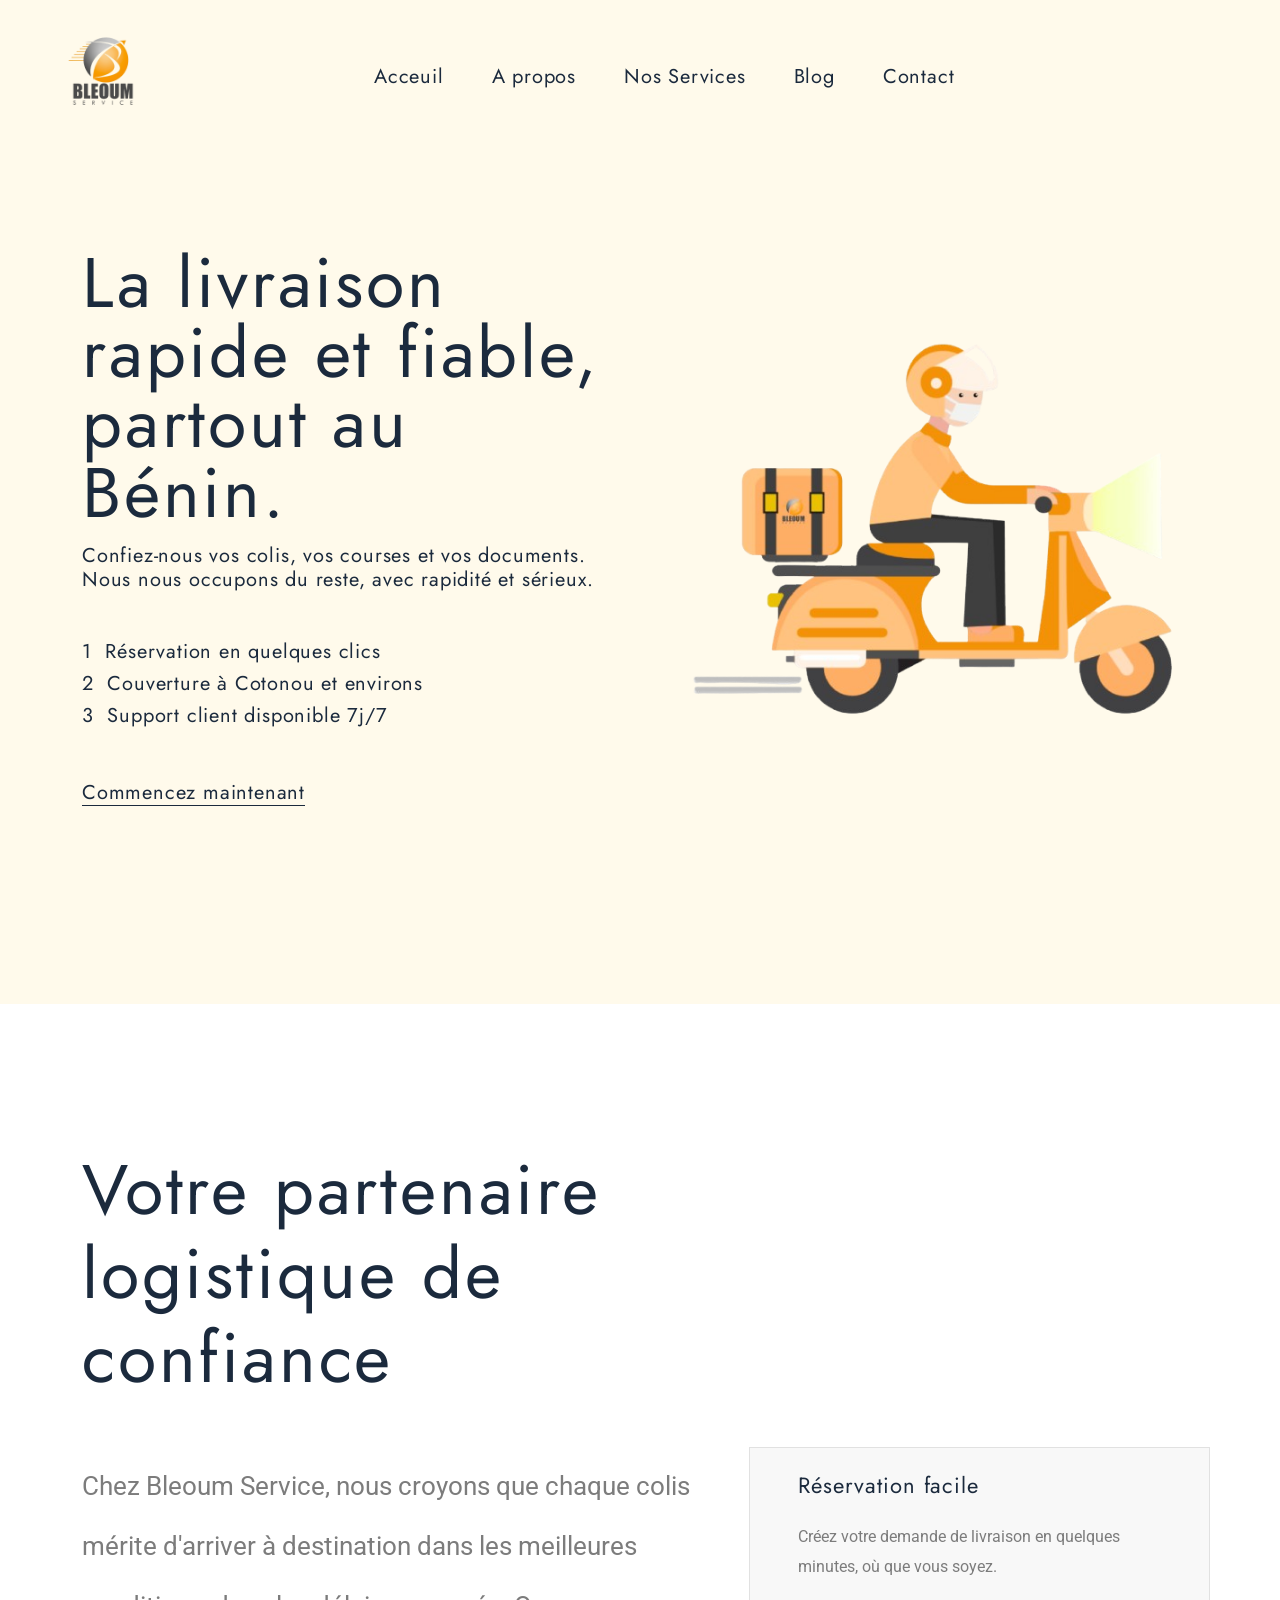
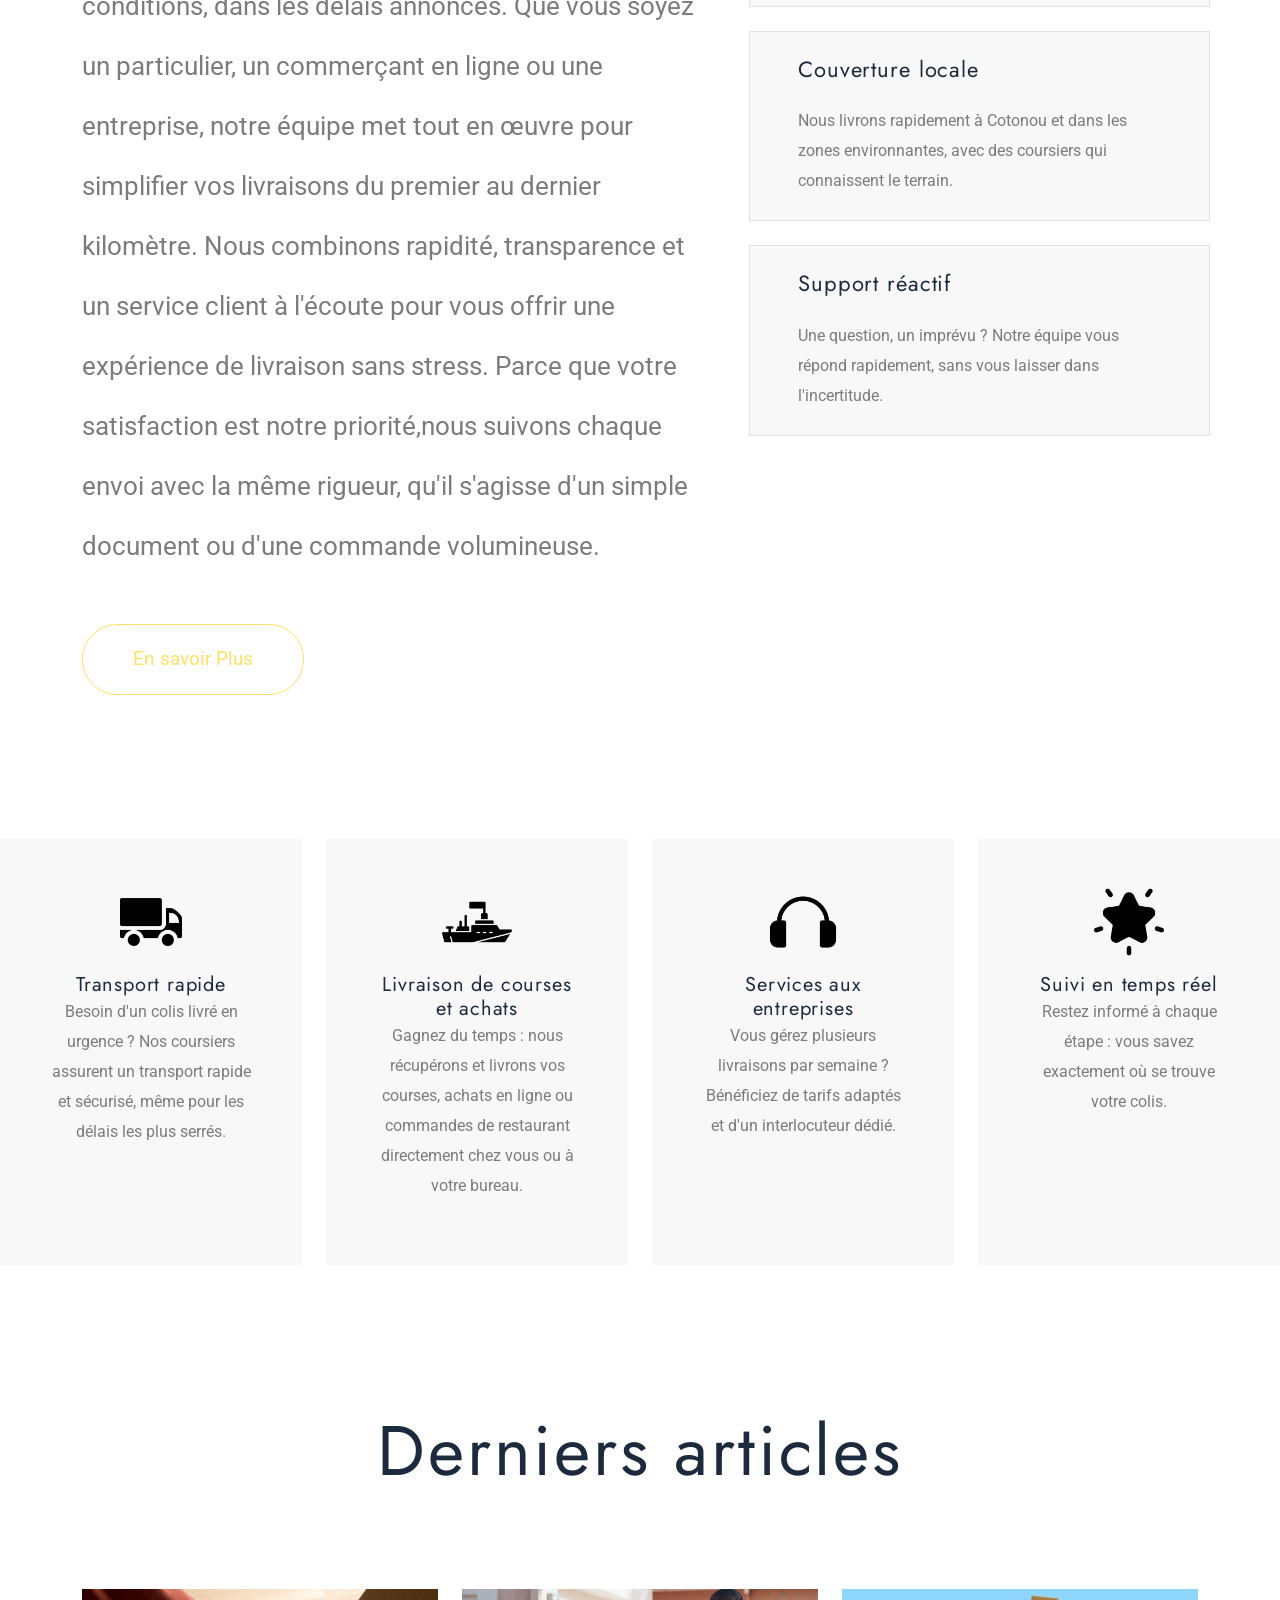
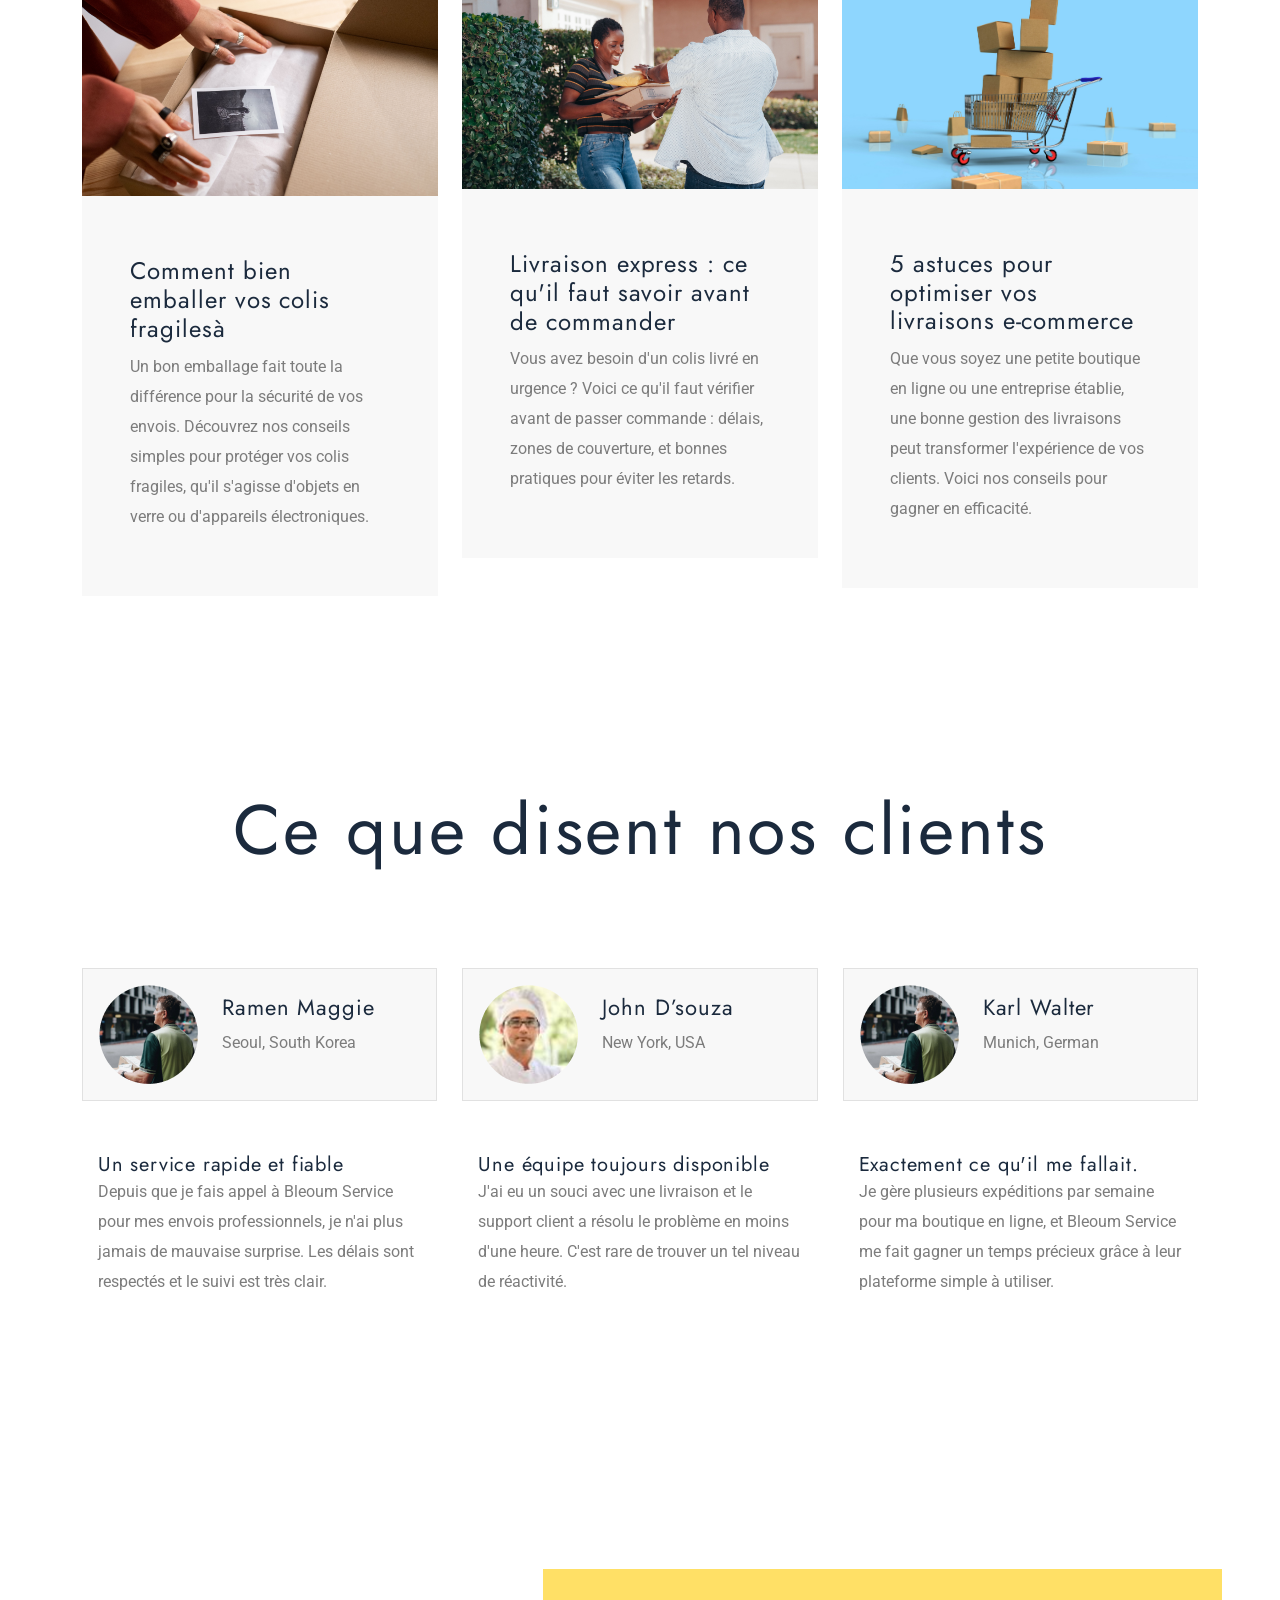
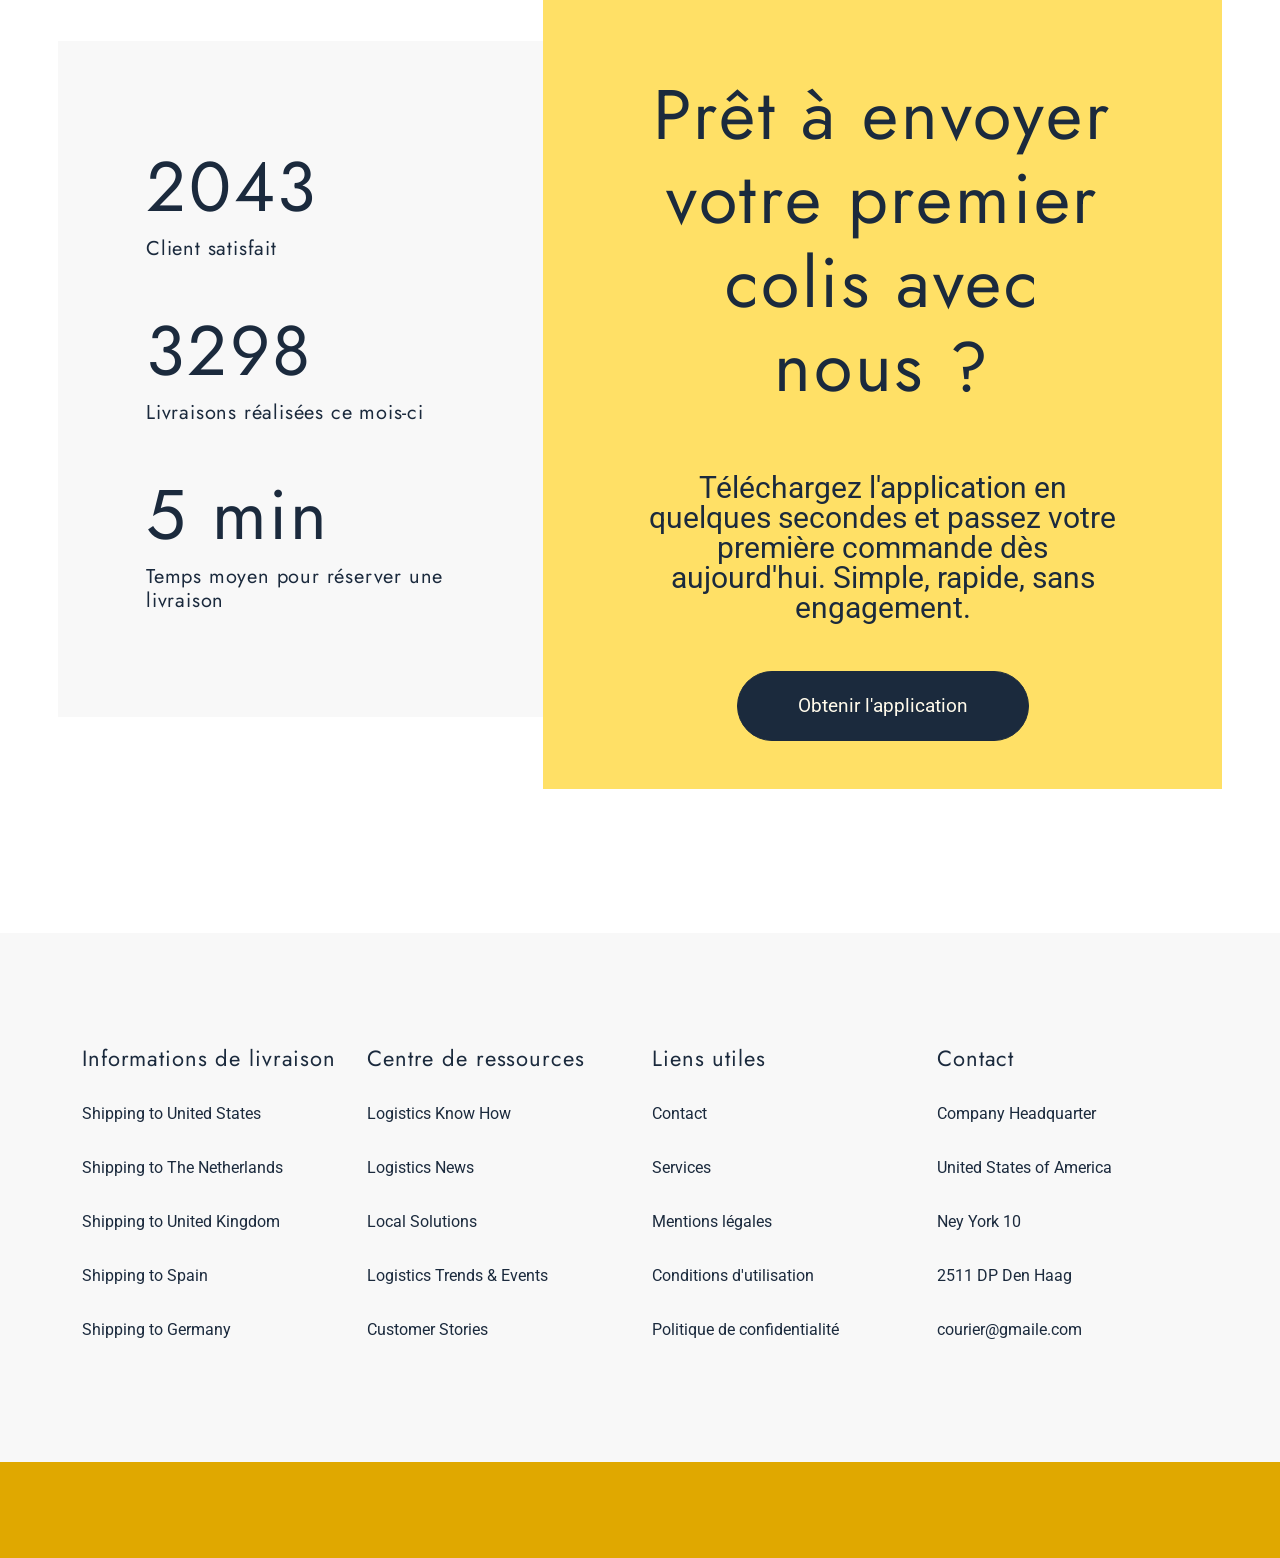
==== index.html @ 27c25bac "first commit" ====
<!DOCTYPE html><html lang="en"><head>
  <meta charset="UTF-8">
  <meta http-equiv="X-UA-Compatible" content="IE=edge">
  <meta name="viewport" content="width=device-width, initial-scale=1.0">

  <title>BLEOUM Service - Livraison Rapide </title>

  <link rel="stylesheet" type="text/css" href="css/vendor.css">
  <link rel="stylesheet" href="css/swiper-bundle.min.css">

  <link href="css/bootstrap.min.css" rel="stylesheet">

  <link rel="stylesheet" type="text/css" href="css/style.css">

  <link rel="preconnect" href="https://fonts.googleapis.com">
  <link rel="preconnect" href="https://fonts.gstatic.com" crossorigin="">
  <link href="https://fonts.googleapis.com/css2?family=Jost&family=Roboto:wght@400;700&display=swap" rel="stylesheet">

  <script type="module" src="js/ionicons.esm.js"></script>
  <script nomodule="" src="js/ionicons.js"></script>

  <!-- script ================================================== -->
  <script src="js/modernizr.js"></script>

</head>

<body data-bs-spy="scroll" data-bs-target="#navbar-example2" tabindex="0">

  <!-- Navigation Section Starts -->
  <section id="navigation-bar" class="navigation position-fixed">

    <nav id="navbar-example2" class="navbar navbar-expand-lg ">

      <div class="navigation container-fluid d-flex flex-wrap align-items-center my-2 pe-4 ps-5 ">

        <div class="col-md-3 brand-logo">
          <a href="index.html" class="d-inline-flex link-body-emphasis text-decoration-none">
            <img src="images/logo.png" alt="Bleoum Service" style="height: 110px; width: auto;">
          </a>
        </div>

        <button class="navbar-toggler" type="button" data-bs-toggle="offcanvas" data-bs-target="#offcanvasNavbar2" aria-controls="offcanvasNavbar2" aria-label="Toggle navigation"><ion-icon name="menu-outline"></ion-icon></button>

        <div class="offcanvas offcanvas-end" tabindex="-1" id="offcanvasNavbar2" aria-labelledby="offcanvasNavbar2Label">

          <div class="offcanvas-header">
            <h5 class="offcanvas-title" id="offcanvasNavbar2Label">Menu</h5>
            <button type="button" class="btn-close" data-bs-dismiss="offcanvas" aria-label="Close"></button>
          </div>

          <div class="offcanvas-body">
            <ul class="navbar-nav align-items-center flex-grow-1">
              <li class="nav-list mx-3">
                <a href="index.html" class="nav-link active px-2">
                  <h5> Acceuil </h5>
                </a>
              </li>
              <li class="nav-list mx-3">
                <a href="#resources" class="nav-link px-2">
                  <h5> A propos </h5>
                </a>
              </li>
              <li class="nav-list mx-3">
                <a href="#services" class="nav-link px-2">
                  <h5> Nos Services </h5>
                </a>
              </li>
              <li class="nav-list mx-3">
                <a href="#articles" class="nav-link px-2">
                  <h5> Blog </h5>
                </a>
              </li>
              <li class="nav-list mx-3">
                <a href="#contact" class="nav-link px-2">
                  <h5> Contact </h5>
                </a>
              </li>
               
            <!--<div class="account d-flex align-items-center mt-5 mt-lg-0 justify-content-center justify-content-lg-end">
              <a href="#" class="nav-link me-5 login" data-bs-toggle="modal" data-bs-target="#exampleModal">
                <h5>Login</h5>
              </a>
               Modal
              <div class="modal fade" id="exampleModal" tabindex="-1" aria-labelledby="exampleModalLabel" aria-hidden="true">
                <div class="modal-dialog">
                  <div class="modal-content">
                    <div class="modal-header">
                      <button type="button" class="btn-close" data-bs-dismiss="modal" aria-label="Close"></button>
                    </div>
                   <div class="modal-body">
                      <div class="tabs-listing">
                        <nav>
                          <div class="nav nav-tabs d-flex justify-content-center border-0" id="nav-tab" role="tablist">
                            <button class="btn btn-outline-primary text-uppercase px-4 py-2 me-4 active" id="nav-sign-in-tab" data-bs-toggle="tab" data-bs-target="#nav-sign-in" type="button" role="tab" aria-controls="nav-sign-in" aria-selected="true">Log
                              In</button>
                            <button class="btn btn-outline-primary text-uppercase px-4 py-2" id="nav-register-tab" data-bs-toggle="tab" data-bs-target="#nav-register" type="button" role="tab" aria-controls="nav-register" aria-selected="false">Sign
                              Up</button>
                          </div>
                        </nav>
                        <div class="tab-content" id="nav-tabContent">
                          <div class="tab-pane fade active show" id="nav-sign-in" role="tabpanel" aria-labelledby="nav-sign-in-tab">
                            <form id="form1" class="form-group flex-wrap p-3 ">
                              <div class="form-input col-lg-12 my-4">
                                <label for="exampleInputEmail1" class="form-label fs-6 text-uppercase fw-bold text-black">Email
                                  Address</label>
                                <input type="text" id="exampleInputEmail1" name="email" placeholder="Email" class="form-control ps-3">
                              </div>
                              <div class="form-input col-lg-12 my-4">
                                <label for="inputPassword1" class="form-label  fs-6 text-uppercase fw-bold text-black">Password</label>
                                <input type="password" id="inputPassword1" placeholder="Password" class="form-control ps-3" aria-describedby="passwordHelpBlock">
                                <div id="passwordHelpBlock" class="form-text text-center">
                                  <a href="#" class=" password">Forgot Password ?</a>
                                </div>

                              </div>
                              <label class="py-3">
                                <input type="checkbox" required="" class="d-inline">
                                <span class="label-body text-black">Remember Me</span>
                              </label>
                              <div class="d-grid my-3">
                                <button class="btn btn-primary btn-lg btn-dark text-uppercase btn-rounded-none fs-6">Log
                                  In</button>
                              </div>
                            </form>
                          </div>
                          <div class="tab-pane fade" id="nav-register" role="tabpanel" aria-labelledby="nav-register-tab">
                            <form id="form2" class="form-group flex-wrap p-3 ">
                              <div class="form-input col-lg-12 my-4">
                                <label for="exampleInputEmail2" class="form-label fs-6 text-uppercase fw-bold text-black">Email
                                  Address</label>
                                <input type="text" id="exampleInputEmail2" name="email" placeholder="Email" class="form-control ps-3">
                              </div>
                              <div class="form-input col-lg-12 my-4">
                                <label for="inputPassword2" class="form-label  fs-6 text-uppercase fw-bold text-black">Password</label>
                                <input type="password" id="inputPassword2" placeholder="Password" class="form-control ps-3" aria-describedby="passwordHelpBlock">
                              </div>
                              <label class="py-3">
                                <input type="checkbox" required="" class="d-inline">
                                <span class="label-body text-black">I agree to the <a href="#" class="text-black password border-bottom">Privacy
                                    Policy</a>
                                </span>
                              </label>
                              <div class="d-grid my-3">
                                <button class="btn btn-primary btn-lg btn-dark text-uppercase btn-rounded-none fs-6">Sign
                                  Up</button>
                              </div>
                            </form>
                          </div>
                        </div>
                      </div>
                    </div>
                  </div>
                </div>
              </div>
              <button type="button" class="btn btn-primary first-button signup px-4 py-3" data-bs-toggle="modal" data-bs-target="#exampleModal2">Sign up</button>
               Modal 
              <div class="modal fade" id="exampleModal2" tabindex="-1" aria-labelledby="exampleModalLabel" aria-hidden="true">
                <div class="modal-dialog">
                  <div class="modal-content">
                    <div class="modal-header">
                      <button type="button" class="btn-close" data-bs-dismiss="modal" aria-label="Close"></button>
                    </div>
                    <div class="modal-body">
                      <div class="tabs-listing">
                        <nav>
                          <div class="nav nav-tabs d-flex justify-content-center border-0" id="nav-tab2" role="tablist">
                            <button class="btn btn-outline-primary text-uppercase px-4 py-2 me-4 " id="nav-sign-in-tab2" data-bs-toggle="tab" data-bs-target="#nav-sign-in2" type="button" role="tab" aria-controls="nav-sign-in2" aria-selected="false">Log
                              In</button>
                            <button class="btn btn-outline-primary text-uppercase px-4 py-2 active" id="nav-register-tab2" data-bs-toggle="tab" data-bs-target="#nav-register2" type="button" role="tab" aria-controls="nav-register2" aria-selected="true">Sign
                              Up</button>
                          </div>
                        </nav>
                        <div class="tab-content" id="nav-tabContent1">
                          <div class="tab-pane fade " id="nav-sign-in2" role="tabpanel" aria-labelledby="nav-sign-in-tab2">
                            <form id="form3" class="form-group flex-wrap p-3 ">
                              <div class="form-input col-lg-12 my-4">
                                <label for="exampleInputEmail3" class="form-label fs-6 text-uppercase fw-bold text-black">Email
                                  Address</label>
                                <input type="text" id="exampleInputEmail3" name="email" placeholder="Email" class="form-control ps-3">
                              </div>
                              <div class="form-input col-lg-12 my-4">
                                <label for="inputPassword3" class="form-label  fs-6 text-uppercase fw-bold text-black">Password</label>
                                <input type="password" id="inputPassword3" placeholder="Password" class="form-control ps-3" aria-describedby="passwordHelpBlock">
                                <div id="passwordHelpBlock2" class="form-text text-center">
                                  <a href="#" class=" password">Forgot Password ?</a>
                                </div>

                              </div>
                              <label class="py-3">
                                <input type="checkbox" required="" class="d-inline">
                                <span class="label-body text-black">Remember Me</span>
                              </label>
                              <div class="d-grid my-3">
                                <button class="btn btn-primary btn-lg btn-dark text-uppercase btn-rounded-none fs-6">Log
                                  In</button>
                              </div>
                            </form>
                          </div>
                          <div class="tab-pane fade active show" id="nav-register2" role="tabpanel" aria-labelledby="nav-register-tab2">
                            <form id="form4" class="form-group flex-wrap p-3 ">
                              <div class="form-input col-lg-12 my-4">
                                <label for="exampleInputEmail4" class="form-label fs-6 text-uppercase fw-bold text-black">Email
                                  Address</label>
                                <input type="text" id="exampleInputEmail4" name="email" placeholder="Email" class="form-control ps-3">
                              </div>
                              <div class="form-input col-lg-12 my-4">
                                <label for="inputPassword4" class="form-label  fs-6 text-uppercase fw-bold text-black">Password</label>
                                <input type="password" id="inputPassword4" placeholder="Password" class="form-control ps-3" aria-describedby="passwordHelpBlock">
                              </div>
                              <label class="py-3">
                                <input type="checkbox" required="" class="d-inline">
                                <span class="label-body text-black">I agree to the <a href="#" class="text-black password border-bottom">Privacy
                                    Policy</a>
                                </span>
                              </label>
                              <div class="d-grid my-3">
                                <button class="btn btn-primary btn-lg btn-dark text-uppercase btn-rounded-none fs-6">Sign
                                  Up</button>
                              </div>
                            </form>
                          </div>
                        </div>
                      </div>
                    </div>
                  </div>
                </div>
              </div>
            </div>-->
          </div>
        </div>

      </div>

    </nav>

  </section>

  <!-- Hero Section Starts -->
  <section id="hero">
    <div class="hero container py-5 my-5">
      <div class="row flex-lg-row-reverse align-items-center g-5 mt-2 py-5">
        <div class="col-10 col-sm-8 col-lg-6 py-md-5 my-md-5">
          <img src="images/Bléoum.png " class="d-block mx-lg-auto img-fluid" alt="Bootstrap Themes" width="700" height="500" loading="lazy">
          <!--<img src="images/Bléoum 2 (1).png " class="d-block mx-lg-auto img-fluid" alt="Bootstrap Themes" width="700" height="500" loading="lazy">-->
        </div>
        <div class="col-lg-6 py-md-5 my-md-5">
          <h1 class=" lh-1 mb-3">La livraison rapide et fiable, partout au Bénin.</h1>
          <h5>Confiez-nous vos colis, vos courses et vos documents. Nous nous occupons du reste, avec rapidité et sérieux.</h5>
          <ul class="list-unstyled my-5">
            <li class="my-2">
              <h5>1   Réservation en quelques clics</h5>
            </li>
            <li class="my-2">
              <h5>2   Couverture à Cotonou et environs </h5>
            </li>
            <li class="my-2">
              <h5>3   Support client disponible 7j/7</h5>
            </li>
          </ul>
          <div class="">
            <a href="#" class="icon-link">
              <h5> Commencez maintenant</h5>
            </a>
          </div>
        </div>
      </div>
    </div>
  </section>

  <!-- Feature Section Starts -->
  <section id="features">
    <div id="resources" class="container py-5 my-5">

      <div class="row row-cols-1 row-cols-md-2 align-items-md-center gx-5 py-5">
        <div class="col-md-7 d-flex flex-column align-items-start">
          <h1 class="">Votre partenaire logistique de confiance</h1>
          <p class="feature-paragraph my-5">Chez Bleoum Service, nous croyons que chaque colis mérite d'arriver à destination dans 
            les meilleures conditions, dans les délais annoncés. Que vous soyez un particulier, un commerçant en ligne ou une entreprise,
            notre équipe met tout en œuvre pour simplifier vos livraisons du premier au dernier kilomètre.
            Nous combinons rapidité, transparence et un service client à l'écoute pour vous offrir une expérience de livraison sans stress. 
            Parce que votre satisfaction est notre priorité,nous suivons chaque envoi avec la même rigueur, qu'il s'agisse d'un simple 
            document ou d'une commande volumineuse.
        
          </p>
          <a href="#about" class="btn btn-outline-primary second-button">En savoir Plus </a>
        </div>

        <div class="col-md-5">
          <div class="row flex-column g-4 mt-3">
            <div class="feature-post py-2 px-5">
              <h4 class="py-3">Réservation facile</h4>
              <p>Créez votre demande de livraison en quelques minutes, où que vous soyez.</p>
            </div>

            <div class="feature-post py-2 px-5">
              <h4 class="py-3">Couverture locale</h4>
              <p>Nous livrons rapidement à Cotonou et dans les zones environnantes, avec des coursiers qui connaissent le terrain.</p>
            </div>

            <div class="feature-post py-2 px-5">
              <h4 class="py-3">Support réactif</h4>
              <p>Une question, un imprévu ? Notre équipe vous répond rapidement, sans vous laisser dans l'incertitude.</p>
          
            </div>

          </div>
        </div>
      </div>
    </div>
  </section>

  <!-- Services Section Starts -->
  <div class="row g-4">
    
    <div class="col-md-3 d-flex">
        <div class="service-post p-5 text-center h-100 w-100">
            <div class="feature-icon mb-3">
                <img src="images/van.png" class="img-fluid" style="width:70px;" alt="">
            </div>
            <h3 class="h5">Transport rapide</h3>
            <p>Besoin d'un colis livré en urgence ? Nos coursiers assurent un transport rapide et sécurisé, même pour les délais les plus serrés.</p>
        </div>
    </div>

    <div class="col-md-3 d-flex">
        <div class="service-post p-5 text-center h-100 w-100">
            <div class="feature-icon mb-3">
                <img src="images/ship.png" class="img-fluid" style="width:70px;" alt="">
            </div>
            <h3 class="h5">Livraison de courses et achats</h3>
            <p>Gagnez du temps : nous récupérons et livrons vos courses, achats en ligne ou commandes de restaurant directement chez vous ou à votre bureau.</p>
        </div>
    </div>

    <div class="col-md-3 d-flex">
        <div class="service-post p-5 text-center h-100 w-100">
            <div class="feature-icon mb-3">
                <img src="images/headphone.png" class="img-fluid" style="width:70px;" alt="">
            </div>
            <h3 class="h5">Services aux entreprises</h3>
            <p>Vous gérez plusieurs livraisons par semaine ? Bénéficiez de tarifs adaptés et d'un interlocuteur dédié.</p>
        </div>
    </div>

    <div class="col-md-3 d-flex">
        <div class="service-post p-5 text-center h-100 w-100">
            <div class="feature-icon mb-3">
                <img src="images/star.png" class="img-fluid" style="width:70px;" alt="">
            </div>
            <h3 class="h5">Suivi en temps réel</h3>
            <p>Restez informé à chaque étape : vous savez exactement où se trouve votre colis.</p>
        </div>
    </div>

</div>

  <!-- Articles Section Starts -->
  <section id="articles">
    <div id="company" class="container pt-5 my-5">
      <h1 class="text-center  my-5">Derniers articles</h1>
      <div class="row g-4 py-5">
        <div class="feature col-md-4">
          <div class="artical-post">
            <div class="feature-icon d-inline-flex align-items-center justify-content-center ">
              <img src="images/embalage.jpg" alt="" class="img-fluid">
            </div>
            <div class="artical-content py-5 px-5 ">
              <h3>Comment bien emballer vos colis fragilesà</h3>
              <p>Un bon emballage fait toute la différence pour la sécurité de vos envois. Découvrez nos conseils simples pour protéger vos colis fragiles, qu'il s'agisse d'objets en verre ou d'appareils électroniques.</p>
              <!--<a href="blog-single.html" class="icon-link">Plus d'info </a>-->
            </div>
          </div>
        </div>
        <div class="feature col-md-4">
          <div class="artical-post">
            <div class="feature-icon d-inline-flex align-items-center justify-content-center">
              <img src="images/livraison.jpg" alt="" class="img-fluid">
            </div>
            <div class="artical-content py-5 px-5 ">
              <h3>Livraison express : ce qu'il faut savoir avant de commander</h3>
              <p>Vous avez besoin d'un colis livré en urgence ? Voici ce qu'il faut vérifier avant de passer commande : délais, zones de couverture, et bonnes pratiques pour éviter les retards.</p>
              <!--<a href="blog-single.html" class="icon-link">Plus d'info </a>-->
            </div>
          </div>
        </div>
        <div class="feature col-md-4">
          <div class="artical-post">
            <div class="feature-icon d-inline-flex align-items-center justify-content-center">
              <img src="images/ecommerce.jpg" alt="" class="img-fluid">
            </div>
            <div class="artical-content py-5 px-5 ">
              <h3>5 astuces pour optimiser vos livraisons e-commerce</h3>
              <p>Que vous soyez une petite boutique en ligne ou une entreprise établie, une bonne gestion des livraisons peut transformer l'expérience de vos clients. Voici nos conseils pour gagner en efficacité.  </p>
              <!--<a href="blog-single.html" class="icon-link">Plus d'info </a>-->
            </div>
          </div>
        </div>
      </div>
      <div class="text-center">
        <!--<a href="blog.html" class="btn btn-primary first-button my-5">Plus d'Articles</a>-->
      </div>

    </div>
  </section>

  <!-- Client Section Starts -->
  <section id="client">
    <div class="container py-5 my-5" id="featured-3">
      <h1 class="text-center my-5">Ce que disent nos clients  </h1>
      <div class="swiper client-Swiper py-5">
        <div class="swiper-wrapper">
          <div class="swiper-slide">
            <div class="col client-section d-flex align-items-center p-3 ">
              <img src="images/person1.png" alt="">
              <div class="client-name ps-4">
                <h4>Ramen Maggie </h4>
                <p>Seoul, South Korea</p>
              </div>
            </div>
            <div class="client-description px-3 py-3">
              <iconify-icon class="client-quote-icon" icon="bxs:quote-alt-left"></iconify-icon>
              <h5>Un service rapide et fiable</h5>
              <p>Depuis que je fais appel à Bleoum Service pour mes envois professionnels, je n'ai plus jamais de mauvaise surprise. Les délais sont respectés et le suivi est très clair.</p>
            </div>
          </div>
          <div class="swiper-slide">
            <div class="col client-section d-flex align-items-center p-3 ">
              <img src="images/person2.png" alt="">
              <div class="client-name ps-4">
                <h4>John D’souza </h4>
                <p>New York, USA</p>
              </div>
            </div>
            <div class="client-description px-3 py-3">
              <iconify-icon class="client-quote-icon" icon="bxs:quote-alt-left"></iconify-icon>
              <h5>Une équipe toujours disponible </h5>
              <p>J'ai eu un souci avec une livraison et le support client a résolu le problème en moins d'une heure. C'est rare de trouver un tel niveau de réactivité.</p>
            </div>
          </div>
          <div class="swiper-slide">
            <div class="col client-section d-flex align-items-center p-3 ">
              <img src="images/person1.png" alt="">
              <div class="client-name ps-4">
                <h4>Karl Walter</h4>
                <p>Munich, German</p>
              </div>
            </div>
            <div class="client-description px-3 py-3">
              <iconify-icon class="client-quote-icon" icon="bxs:quote-alt-left"></iconify-icon>
              <h5>Exactement ce qu'il me fallait.</h5>
              <p>Je gère plusieurs expéditions par semaine pour ma boutique en ligne, et Bleoum Service me fait gagner un temps précieux grâce à leur plateforme simple à utiliser.</p>
            </div>
          </div>
          <!--<div class="swiper-slide">
            <div class="col client-section d-flex align-items-center p-3 ">
              <img src="images/person2.png" alt="">
              <div class="client-name ps-4">
                <h4>Ramen Maggie </h4>
                <p>Seoul, South Korea</p>
              </div>
            </div>
            <div class="client-description px-3 py-3">
              <iconify-icon class="client-quote-icon" icon="bxs:quote-alt-left"></iconify-icon>
              <h5>Merci pour votre excellent service.</h5>
              <p>Lorem Ipsum is simply dummy text of the printing and typesetting Ipsum has been the industry's standard
                dummy text ever since</p>
            </div>
          </div>
          <div class="swiper-slide">
            <div class="col client-section d-flex align-items-center p-3 ">
              <img src="images/person1.png" alt="">
              <div class="client-name ps-4">
                <h4>Ramen Maggie </h4>
                <p>Seoul, South Korea</p>
              </div>
            </div>
            <div class="client-description px-3 py-3">
              <iconify-icon class="client-quote-icon" icon="bxs:quote-alt-left"></iconify-icon>
              <h5>Merci pour votre excellent service.</h5>
              <p>Lorem Ipsum is simply dummy text of the printing and typesetting Ipsum has been the industry's standard
                dummy text ever since</p>
            </div>
          </div>
          <div class="swiper-slide">
            <div class="col client-section d-flex align-items-center p-3 ">
              <img src="images/person2.png" alt="">
              <div class="client-name ps-4">
                <h4>Ramen Maggie </h4>
                <p>Seoul, South Korea</p>
              </div>
            </div>
            <div class="client-description px-3 py-3">
              <iconify-icon class="client-quote-icon" icon="bxs:quote-alt-left"></iconify-icon>
              <h5>Merci pour votre excellent service.</h5>
              <p>Lorem Ipsum is simply dummy text of the printing and typesetting Ipsum has been the industry's standard
                dummy text ever since</p>
            </div>
          </div>
          <div class="swiper-slide">
            <div class="col client-section d-flex align-items-center p-3 ">
              <img src="images/person1.png" alt="">
              <div class="client-name ps-4">
                <h4>Ramen Maggie </h4>
                <p>Seoul, South Korea</p>
              </div>
            </div>
            <div class="client-description px-3 py-3">
              <iconify-icon class="client-quote-icon" icon="bxs:quote-alt-left"></iconify-icon>
              <h5>Merci pour votre excellent service.</h5>
              <p>Lorem Ipsum is simply dummy text of the printing and typesetting Ipsum has been the industry's standard
                dummy text ever since</p>
            </div>
          </div>--> 

        </div>
        <div class="swiper-pagination"></div>
      </div>

    </div>
  </section>

  <!-- Action Section Starts -->
  <section id="action">
    <div id="contact" class="container py-5 my-5">

      <div class="row row-cols-1 row-cols-md-2 align-items-md-center g-5 py-5 ">
        <div class="col-md-5 action-column1">
          <div class="row flex-column py-5 px-5">
            <div class=" ms-3 mb-5 mt-5 ">
              <h1 class="mt-2">2043</h1>
              <h5>Client satisfait</h5>
            </div>

            <div class=" ms-3 mb-5 ">
              <h1>3298</h1>
              <h5>Livraisons réalisées ce mois-ci</h5>
            </div>

            <div class=" ms-3 mb-5 ">
              <h1>5 min</h1>
              <h5 class="mb-2">Temps moyen pour réserver une livraison</h5>
            </div>

          </div>
        </div>

        <div class="col-md-7 action-column2 d-flex flex-column align-items-center py-5 px-5">
          <h1 class="action-heading text-center mt-5 py-2 px-5 ">Prêt à envoyer votre premier colis avec nous ?</h1>
          <p class="action-paragraph text-center my-5 px-5 ">Téléchargez l'application en quelques secondes et passez votre première commande dès aujourd'hui. Simple, rapide, sans engagement.</p>
          <a href="LIEN_PLAY_STORE_ICI" target="_blank" class="btn btn-primary first-button action-button">Obtenir l'application</a>
        </div>

      </div>
    </div>
  </section>

  <!-- Footer Section Starts -->
  <section id="footer">
    <div class="container footer-container py-5">
      <footer class="row row-cols-1 row-cols-sm-2 row-cols-md-5 py-5  ">

        <div class="col-md-3 ">
          <h4 class="py-3"> Informations de livraison</h4>
          <ul class="nav flex-column">
            <li class="nav-item mb-3"><a href="#" class="nav-link footer-1-link p-0 "> Shipping to United States </a>
            </li>
            <li class="nav-item mb-3"><a href="#" class="nav-link footer-1-link p-0 "> Shipping to The Netherlands </a>
            </li>
            <li class="nav-item mb-3"><a href="#" class="nav-link footer-1-link p-0 "> Shipping to United Kingdom </a>
            </li>
            <li class="nav-item mb-3"><a href="#" class="nav-link footer-1-link p-0 "> Shipping to Spain </a></li>
            <li class="nav-item mb-3"><a href="#" class="nav-link footer-1-link p-0 "> Shipping to Germany </a></li>
          </ul>
        </div>

        <div class="col-md-3 ">
          <h4 class="py-3"> Centre de ressources</h4>
          <ul class="nav flex-column">
            <li class="nav-item mb-3"><a href="#" class="nav-link footer-1-link p-0 "> Logistics Know How </a></li>
            <li class="nav-item mb-3"><a href="#" class="nav-link footer-1-link p-0 "> Logistics News </a></li>
            <li class="nav-item mb-3"><a href="#" class="nav-link footer-1-link p-0 "> Local Solutions </a></li>
            <li class="nav-item mb-3"><a href="#" class="nav-link footer-1-link p-0 "> Logistics Trends & Events </a>
            </li>
            <li class="nav-item mb-3"><a href="#" class="nav-link footer-1-link p-0 "> Customer Stories </a></li>
          </ul>
        </div>

        <div class="col-md-3 ">
          <h4 class="py-3"> Liens utiles</h4>
          <ul class="nav flex-column">
            <li class="nav-item mb-3"><a href="#" class="nav-link footer-1-link p-0 "> Contact </a></li>
            <li class="nav-item mb-3"><a href="#" class="nav-link footer-1-link p-0 "> Services </a></li>
            <li class="nav-item mb-3"><a href="mention-legale.html" class="nav-link footer-1-link p-0 "> Mentions légales </a></li>
            <li class="nav-item mb-3"><a href="condition.html" class="nav-link footer-1-link p-0 "> Conditions d'utilisation </a></li>
            <li class="nav-item mb-3"><a href="politique.html" class="nav-link footer-1-link p-0 ">Politique de confidentialité </a></li>
          </ul>
        </div>

        <div class="col-md-3 ">
          <h4 class="py-3">Contact</h4>
          <ul class="nav flex-column">
            <li class="nav-item mb-3"><a href="#" class="nav-link footer-1-link p-0 "> Company Headquarter </a></li>
            <li class="nav-item mb-3"><a href="#" class="nav-link footer-1-link p-0 "> United States of America </a>
            </li>
            <li class="nav-item mb-3"><a href="#" class="nav-link footer-1-link p-0 "> Ney York 10 </a></li>
            <li class="nav-item mb-3"><a href="#" class="nav-link footer-1-link p-0 "> 2511 DP Den Haag </a></li>
            <li class="nav-item mb-3"><a href="#" class="nav-link footer-1-link p-0 "> courier@gmaile.com </a></li>
          </ul>
        </div>
      </footer>
    </div>



  </section>

  <section class="footer-2">
    <footer class="container footer-2-container  d-flex align-items-center">
      <!--<div class="col-md-4 d-flex justify-content-center justify-content-md-start">
        <p class="footer2-paragraph">© 2023 TemplatesJungle. All rights reserved.</p>
      </div>-->

      <div class="col-md-4 text-center ">
        <a href="https://templatesjungle.com/" class="text-decoration-none">
          <iconify-icon class="footer-2-icon px-2" icon="ri:facebook-fill"></iconify-icon>
        </a>
        <a href="https://templatesjungle.com/" class="text-decoration-none">
          <iconify-icon class="footer-2-icon px-2" icon="ri:twitter-fill"></iconify-icon>
        </a>
        <a href="https://templatesjungle.com/" class="text-decoration-none">
          <iconify-icon class="footer-2-icon px-2" icon="ri:instagram-fill"></iconify-icon>
        </a>
      </div>

      <!--<div class="col-md-4">
        <p class="footer2-paragraph d-flex justify-content-center justify-content-md-end">HTML template by :<a href="https://templatesjungle.com/" class="text-white templatesjungle" target="_blank"> <u> TemplatesJungle
            </u> </a></p>
      </div>-->
    </footer>
  </section>



  <!-- Scripts  Starts -->
  <script src="js/jquery-1.11.0.min.js"></script>
  <script src="js/plugins.js"></script>
  <script src="js/script.js"></script>
  <script src="js/swiper-bundle.min.js"></script>
  <script src="js/bootstrap.bundle.min.js"></script>
  <script src="js/iconify-icon.min.js"></script>


</body></html>
---- css/style.css ----
/*
Theme Name: Deliver
Theme URI:
Author: TemplatesJungle
Author URI: https://templatesjungle.com/
Description: Deliver is Bootstrap 5 HTML Template for Delivery Companies by TemplatesJungle.
Version: 1.2
*/

/** Base Styles
--------------------------------------------------------------*/
:root {
  --accent-color: #fffaeb;      
  --secondary-color: #FFE066;
  --dark-color: #1B2A3D;
  --grey-color: #f8f8f8;
  --body-text-color: #1B2A3D;
  --light-text-color: #7c7c7c;
  --link-color: #ffffff;
}

/** Typography
  --------------------------------------------------------------*/
body {
  font-family: "Roboto";
  font-weight: 400;
  font-size: 16px;
  line-height: 36px;
  color: var(--light-text-color);
}

h1,
.h1,
h2,
.h2,
h3,
.h3,
h4,
.h4,
h5,
.h5,
h6,
.h6 {
  font-family: "Jost";
  font-weight: 400;
  color: var(--body-text-color);
  letter-spacing: 0.04em;
}

h1,
.h1 {
  font-size: 70px;
}

h3,
.h3 {
  font-size: 24px;
}

h4,
.h4 {
  font-size: 22px;
}

h5,
.h5 {
  margin-bottom: 0px;
}

p {
  font-family: "Roboto";
  color: var(--light-text-color);
  font-size: 16px;
  line-height: 30px;
}

a {
  color: var(--body-text-color);
  text-decoration: none;
  transition: all 0.3s ease-out;
  cursor: pointer;
}

a:hover {
  color: var(--secondary-color);
  text-decoration: none;
}

.btn.btn-primary {
  border-radius: 60px;
  --bs-btn-color: var(--accent-color);
  --bs-btn-bg: var(--body-text-color);
  --bs-btn-border-color: var(--body-text-color);
  --bs-btn-hover-color: var(--accent-color);
  --bs-btn-hover-bg: var(--secondary-color);
  --bs-btn-hover-border-color: var(--secondary-color);
}

.btn.btn-primary.first-button {
  font-size: 19px;
  padding: 20px 60px;
  transition: all 0.3s ease-in;
}

.btn.btn-outline-primary {
  border-radius: 35px;
  --bs-btn-color: var(--secondary-color);
  --bs-btn-border-color: var(--secondary-color);
  --bs-btn-hover-color: var(--accent-color);
  --bs-btn-hover-bg: var(--secondary-color);
  --bs-btn-hover-border-color: var(--secondary-color);
}

.btn-check:checked+.btn,
.btn.active,
.btn.show,
.btn:first-child:active,
:not(.btn-check)+.btn:active {
  color: var(--link-color);
  background-color: var(--dark-color);
  border-color: var(--dark-color);
}

.btn.btn-outline-primary.second-button {
  font-size: 19px;
  padding: 20px 50px;
  transition: all 0.3s ease-in;
}

@media only screen and (max-width: 768px) {

  h1,
  .h1 {
    font-size: 50px;
  }
}

/* navigation bar  */

section#navigation-bar {
  width: 100%;
  top: 0;
  z-index: 1000;
  background: var(--accent-color);
}

.nav-link {
  color: var(--body-text-color);
}

a.nav-link.active,
.anav-link:focus,
a.nav-link:hover {
  color: var(--dark-color);
}

a.nav-link::after {
  content: "";
  text-align: center;
  display: block;
  width: 0;
  height: 2px;
  background: var(--secondary-color);
  transition: width 0.3s;
}

a.nav-link.active::after,
a.nav-link:focus::after,
a.nav-link:hover::after {
  width: 100%;
  transition: width 0.3s;
}

/* dropdown  */
.dropdown-toggle::after {
  border: none;
  margin-left: 0em;
  vertical-align: 0em;
}

.dropdown-item.active,
.dropdown-item:active {
  color: var(--body-text-color);
  text-decoration: none;
  background-color: var(--grey-color);
}

/* modal  */
.modal-header {
  border-bottom: none;
}

/* form-control  */
.form-control:focus {
  border-color: var(--light-text-color);
  box-shadow: none;
  color: var(--body-text-color);
}

.modal-backdrop {
  --bs-backdrop-zindex: 999;
  --bs-backdrop-bg: #000;
  --bs-backdrop-opacity: 0.5;
  position: fixed;
  top: 0;
  left: 0;
  z-index: var(--bs-backdrop-zindex);
  width: 100vw;
  height: 100vh;
  background-color: var(--bs-backdrop-bg);
}

@media only screen and (max-width: 768px) {
  .nav {
    display: grid;
  }

  /* .account {
    justify-content: center !important;
    margin: 70px 0px;
  } */
}

@media only screen and (max-width: 1460px) and (min-width: 990px) {
  a.login {
    display: none;
  }

  button.signup {
    display: none;
  }

  a.get-pro {
    display: none;
  }
}

/* hero section  */

section#hero {
  background: var(--accent-color);
  margin-top: 30px;
  margin-bottom: 30px;
}

.hero.container {
  margin-top: 30px;
  margin-bottom: 30px;
}

a.icon-link {
  color: var(--body-text-color);
  text-decoration: none;
  display: inline-table;
}

a.icon-link:after {
  content: "";
  display: block;
  border-bottom: 1px solid var(--dark-color);
  width: 100%;
  transition: width 0.2s ease-out;
}

a.icon-link:hover:after {
  width: 20%;
}

/* feature section  */

.feature-paragraph {
  font-size: 26px;
  line-height: 60px;
}

.feature-post {
  background: var(--grey-color);
  border: 1px solid #e1e1e1;
}

@media only screen and (max-width: 768px) {
  .feature-paragraph {
    font-size: 19px;
    line-height: 36px;
  }
}

/* service section  */

.service-post {
  background: var(--grey-color);
}

.service-post:hover {
  background: var(--accent-color);
}

/* artical-post section  */

.artical-post {
  background: var(--grey-color);
}

.artical-post:hover {
  background: var(--accent-color);
}

/* client section  */

.client-section {
  background: var(--grey-color);
  border: 1px solid #e1e1e1;
}

iconify-icon.client-quote-icon {
  color: #E0A800;
  font-size: 31px;
}

.swiper-pagination-bullet-active {
  background: var(--swiper-pagination-color, var(--secondary-color));
}

.swiper-pagination-bullet {
  width: var(--swiper-pagination-bullet-width,
      var(--swiper-pagination-bullet-size, 10px));
  height: var(--swiper-pagination-bullet-height,
      var(--swiper-pagination-bullet-size, 10px));
}

/* action section  */

.action-column1 {
  background: var(--grey-color);
}

.action-column2 {
  background: var(--secondary-color);
}

h1.action-heading {
  color: var(--dark-color);
}

p.action-paragraph {
  color: var(--dark-color);
  font-size: 30px;
}

button.btn.btn-primary.first-button.action-button {
  --bs-btn-color: var(--secondary-color);
  --bs-btn-bg: var(--accent-color);
  --bs-btn-border-color: var(--accent-color);
  --bs-btn-hover-color: var(--accent-color);
  --bs-btn-hover-bg: var(--secondary-color);
  --bs-btn-hover-border-color: var(--accent-color);
}

/* footer section  */

section#footer {
  background: var(--grey-color);
}

a.nav-link.footer-1-link:hover {
  color: var(--secondary-color);
}

a.nav-link.footer-1-link:focus::after,
a.nav-link.footer-1-link:hover::after {
  width: 0;
  transition: width 0.3s;
}

/* footer2 section  */

.footer-2 {
  background-color: #E0A800;
}

.footer2-paragraph {
  margin: 0px;
  color: var(--dark-color);
}

footer.footer-2-container {
  padding: 30px 0px;
}

iconify-icon.footer-2-icon {
  color: var(--dark-color);
  font-size: 18px;
}

a.nav-link.footer-1-link.templatesjungle {
  color: #ffffff;
}

a.nav-link.footer-1-link.templatesjungle:hover {
  color: var(--body-text-color);
}

@media only screen and (max-width: 768px) {
  .footer-2-container {
    display: block !important;
  }
}

/*--------------------------------------------------------------
  Styles page style
  --------------------------------------------------------------*/
.chocolat-wrapper {
  z-index: 1000;
}

.accordion-button {
  font-size: 1.3rem;
}

.accordion-button:focus {
  border-color: transparent;
  box-shadow: none;
}

.accordion-button:not(.collapsed) {
  background-color: var(--grey-color);
}

.accordion-body {
  color: var(--body-text-color);
}

.nav-tabs .nav-link.active,
.nav-tabs .nav-link:focus,
.nav-tabs .nav-link:hover {
  color: var(--body-text-color);
  background-color: transparent;
  border-color: transparent;
  border-bottom: 2px solid var(--body-text-color);
}

.border-primary {
  border-color: var(--body-text-color) !important;
}

.bg-primary {
  background-color: var(--body-text-color) !important;
}



/*--------------------------------------------------------------
  Blog page style
  --------------------------------------------------------------*/
.pagination {
  --bs-pagination-color: var(--body-text-color);
  --bs-pagination-bg: var(--bs-body-bg);
  --bs-pagination-border-width: var(--bs-border-width);
  --bs-pagination-border-color: var(--bs-border-color);
  --bs-pagination-border-radius: var(--bs-border-radius);
  --bs-pagination-hover-color: var(--body-text-color);
  --bs-pagination-hover-bg: var(--bs-tertiary-bg);
  --bs-pagination-hover-border-color: var(--bs-border-color);
  --bs-pagination-focus-color: var(--bs-link-hover-color);
  --bs-pagination-focus-bg: var(--bs-secondary-bg);
  --bs-pagination-focus-box-shadow: 0 0 0 0.25rem rgba(13, 110, 253, 0.25);
  --bs-pagination-active-color: var(--body-text-color);
  --bs-pagination-active-bg: var(--accent-color);
  --bs-pagination-active-border-color: var(--bs-border-color);
}



/*--------------------------------------------------------------
reviews section style start
--------------------------------------------------------------*/
.reviews-components {
  border: 2px solid #FAFAFA;
  box-shadow: 0px 12px 90px rgba(12, 12, 12, 0.06);
  border-radius: 9px;
}

iconify-icon.quote {
  font-size: 60px;
  color: var(--body-text-color);
}

.rate {
  color: var(--body-text-color);
}



/*--------------------------------------------------------------
Single-services section style start
--------------------------------------------------------------*/
span.price-tick {
  color: var(--secondary-color);
}



/*--------------------------------------------------------------
  Price page style
  --------------------------------------------------------------*/
.plan-post {
  border: 1px solid var(--body-text-color);
}

span.price-tick {
  color: var(--body-text-color);
}

.price-option {
  height: 320px;
}

.recommend-price {
  background: var(--body-text-color);
}


/*--------------------------------------------------------------
  Gallery page style
  --------------------------------------------------------------*/
button.filter-button.gallery-btn {
  letter-spacing: 0.075rem;
  border: 1px solid var(--bs-border-color);
  background: transparent;
  color: var(--bs-black);
  text-transform: uppercase;
  font-size: 1rem;
  transition: all 0.3s ease-in;
}

button.filter-button.gallery-btn.active {
  color: var(--bs-light);
  background: var(--body-text-color);
}

button.filter-button.gallery-btn:hover {
  color: var(--bs-light);
  background: var(--body-text-color);
}
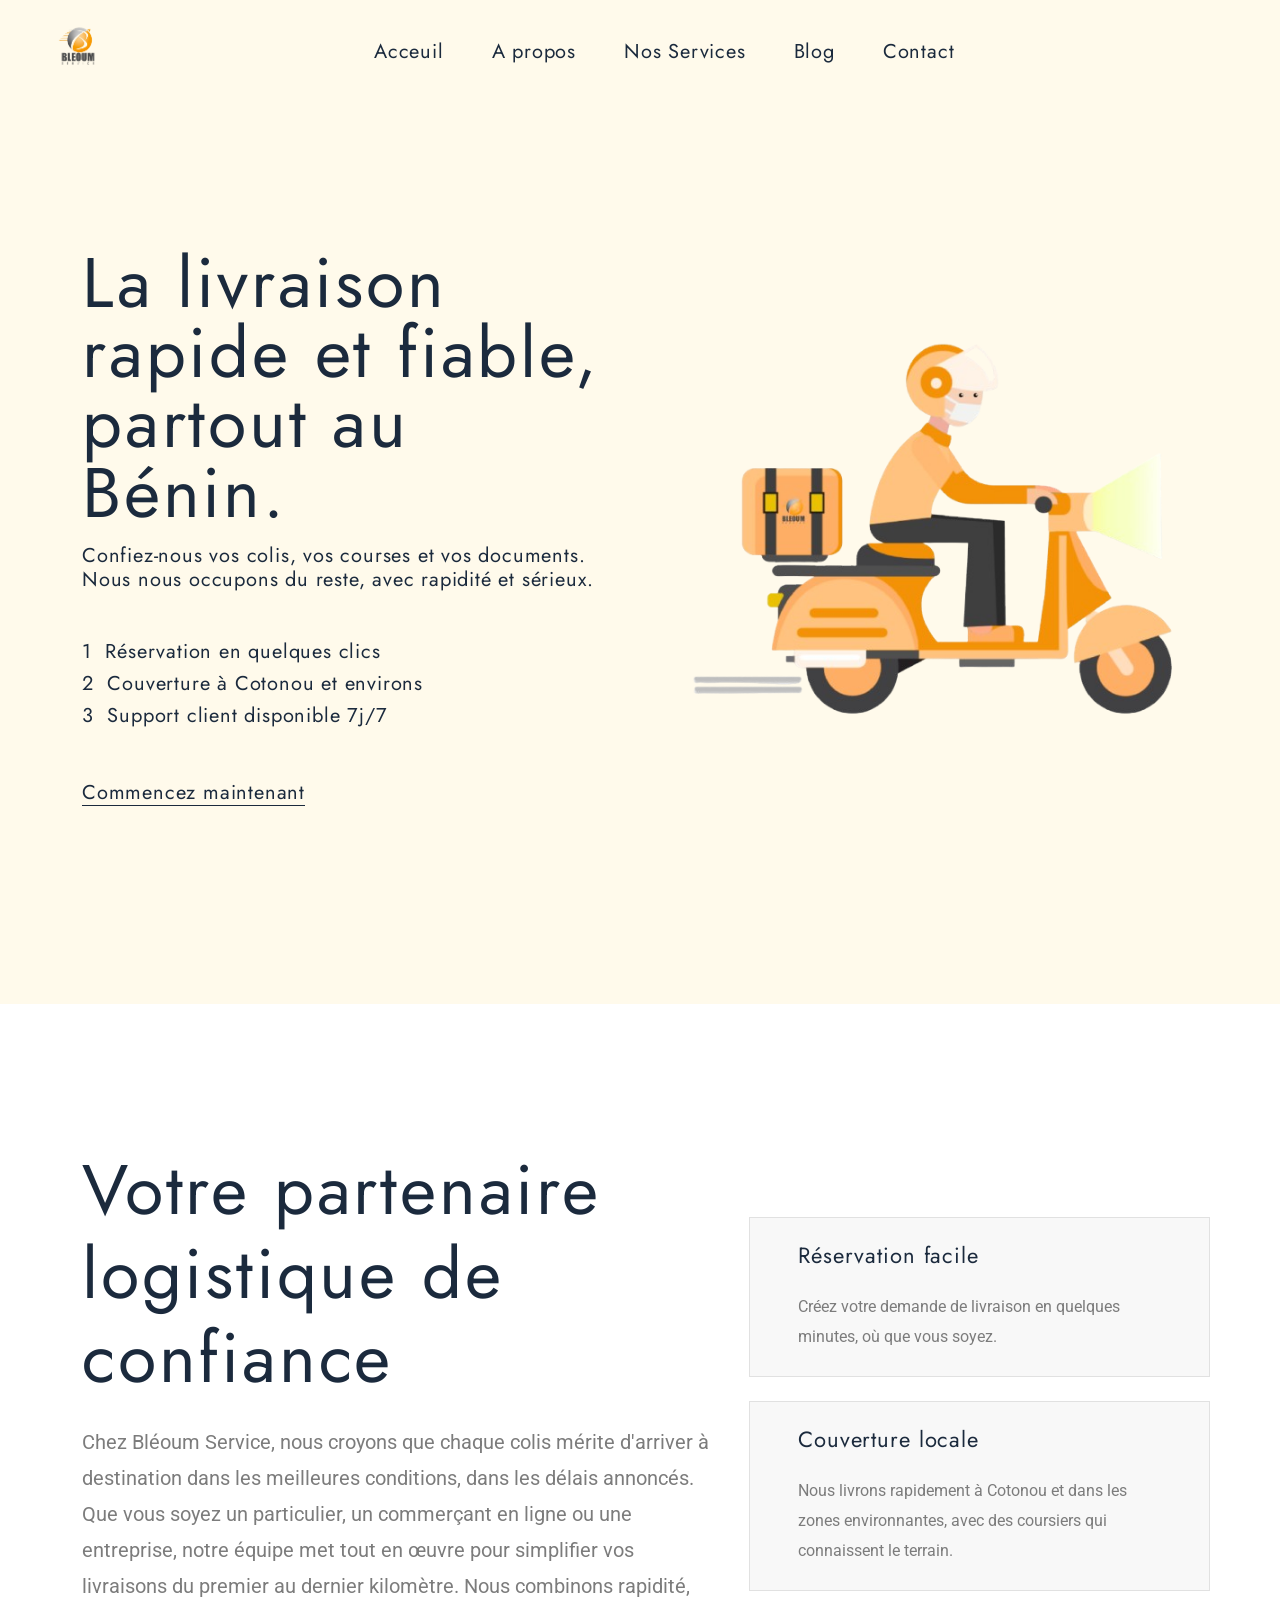
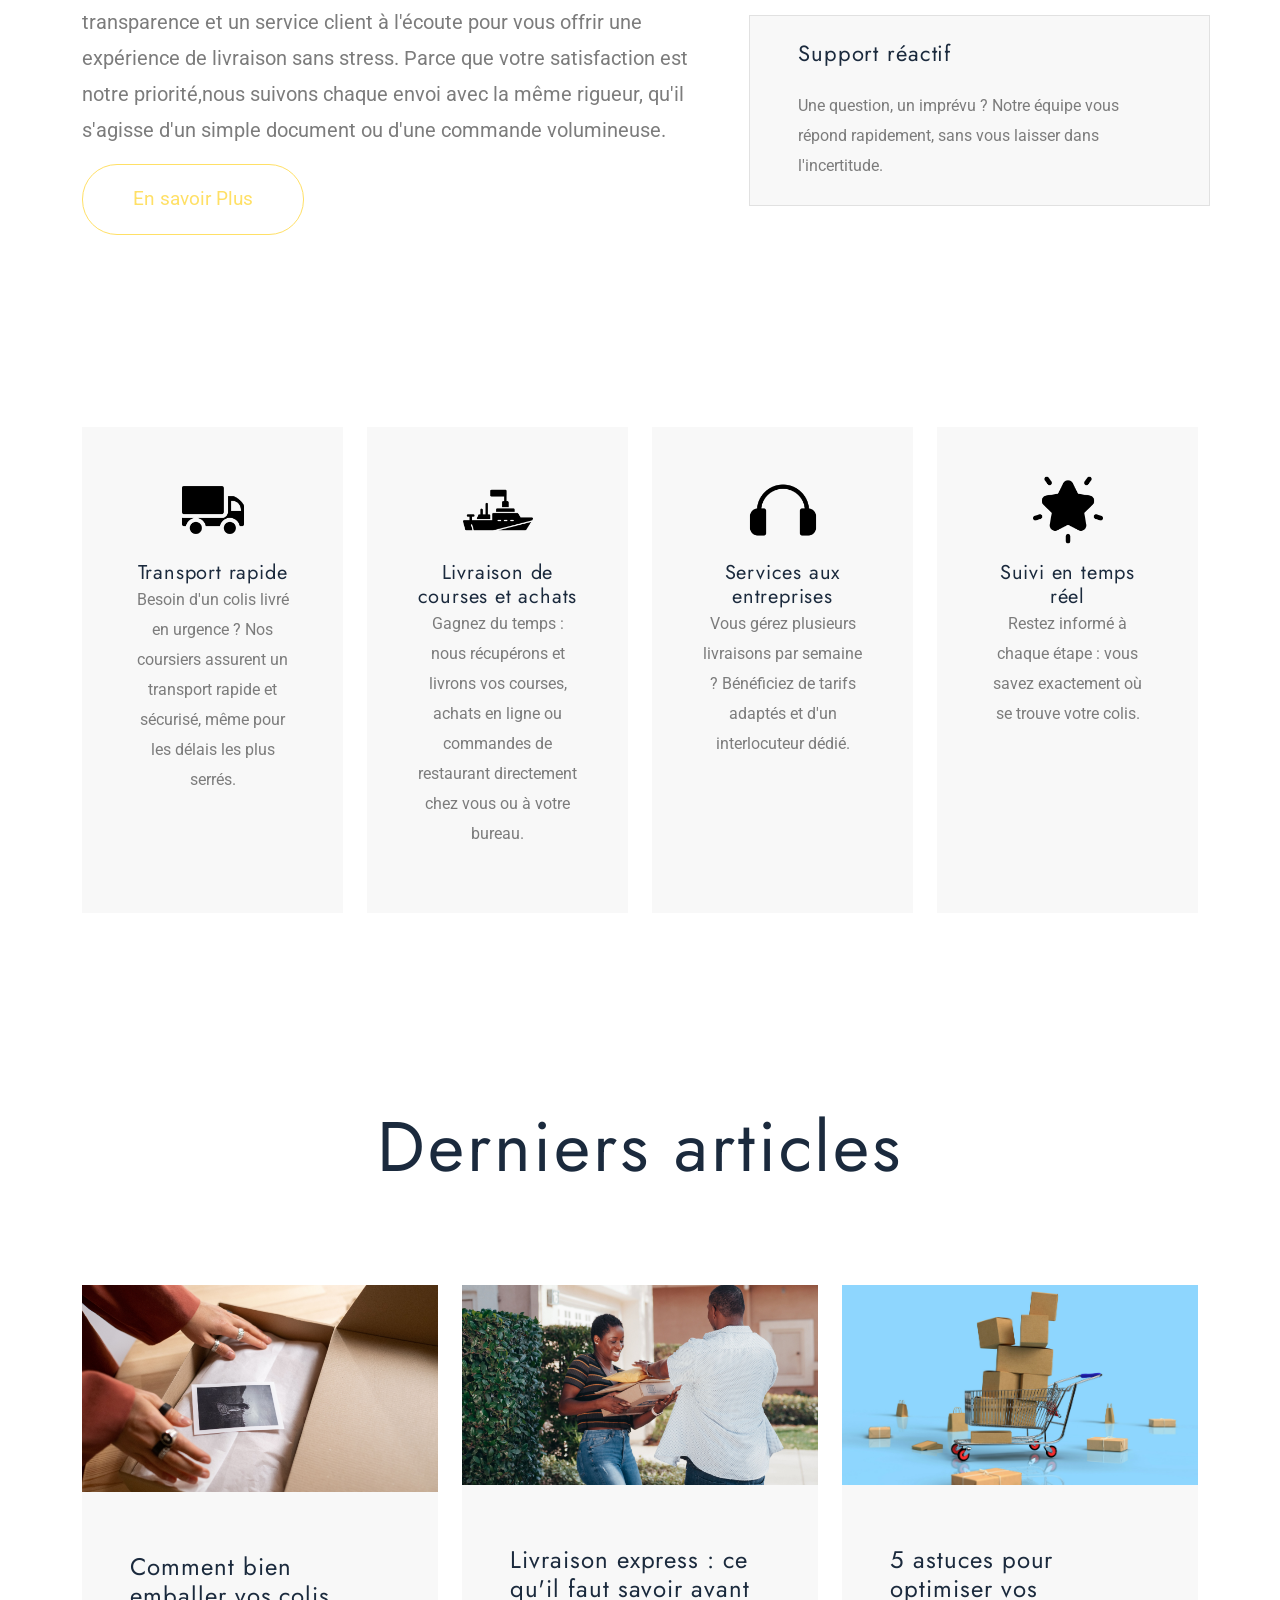
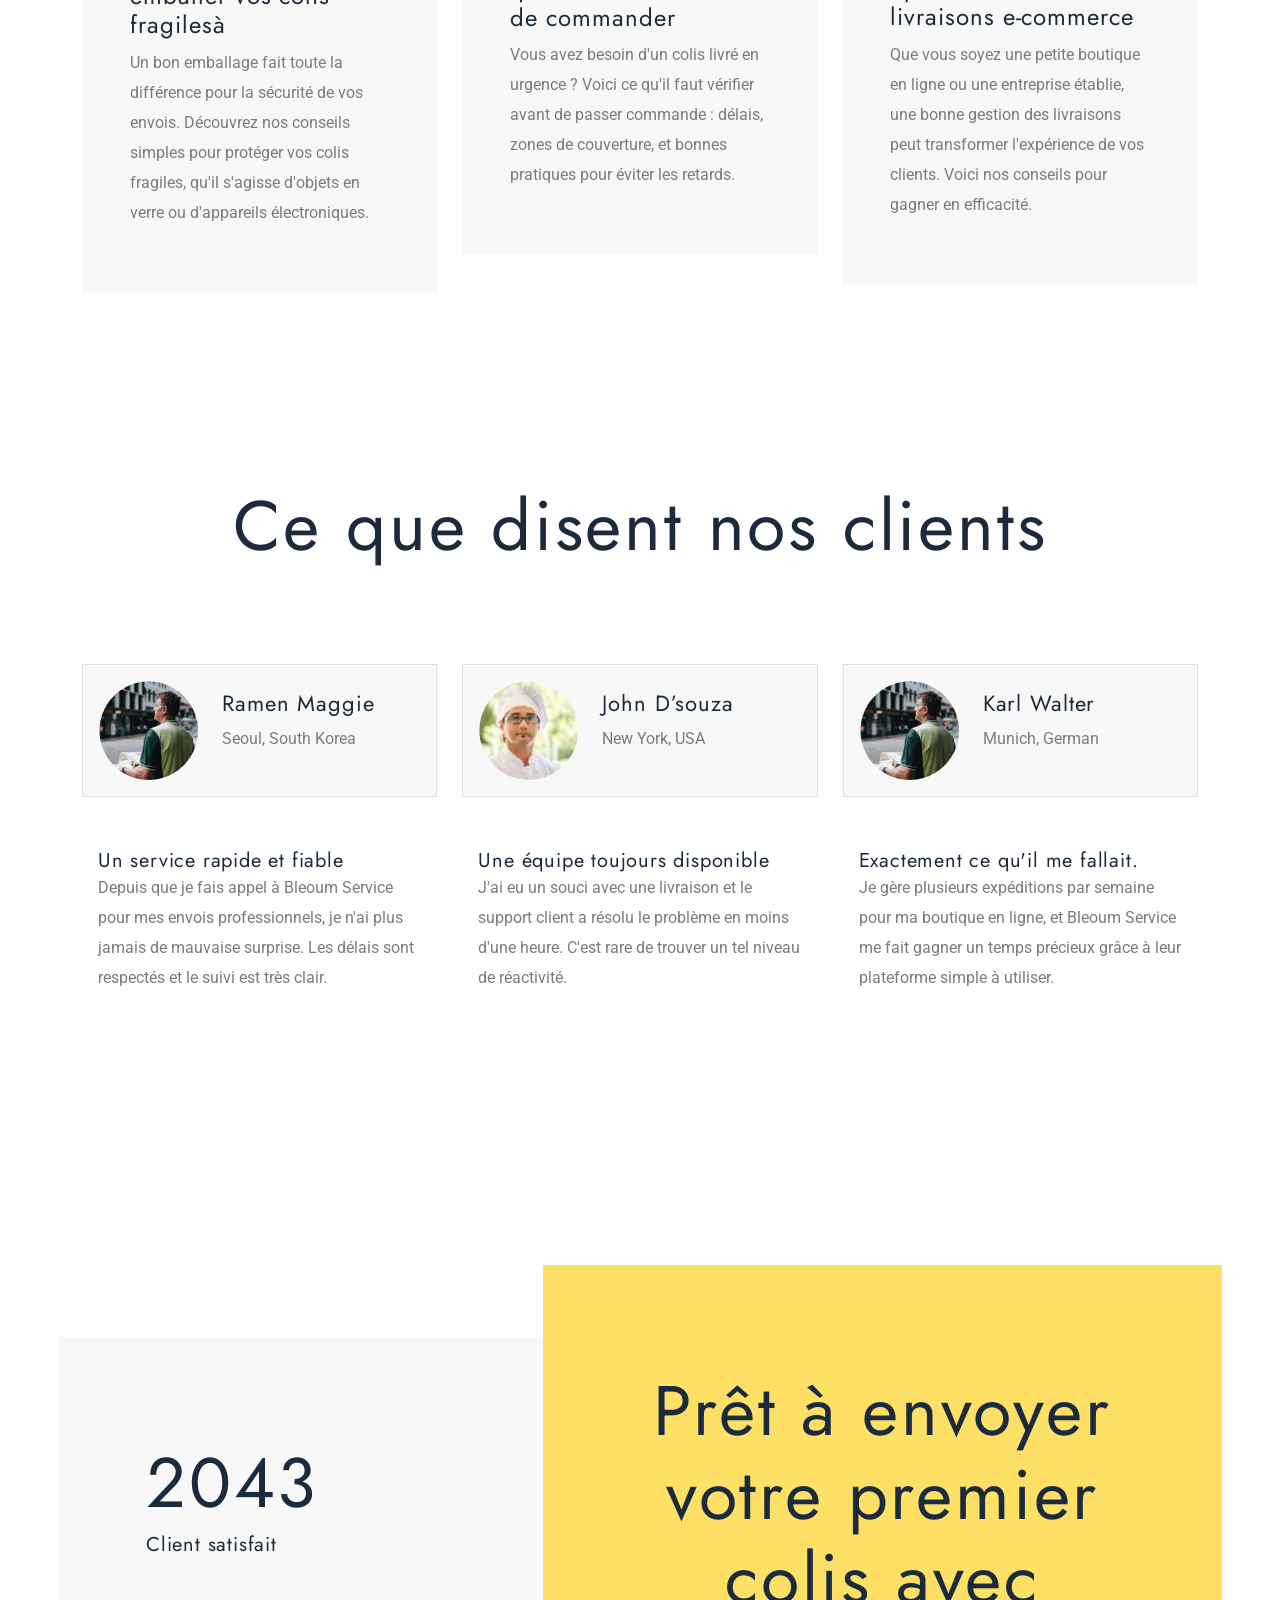
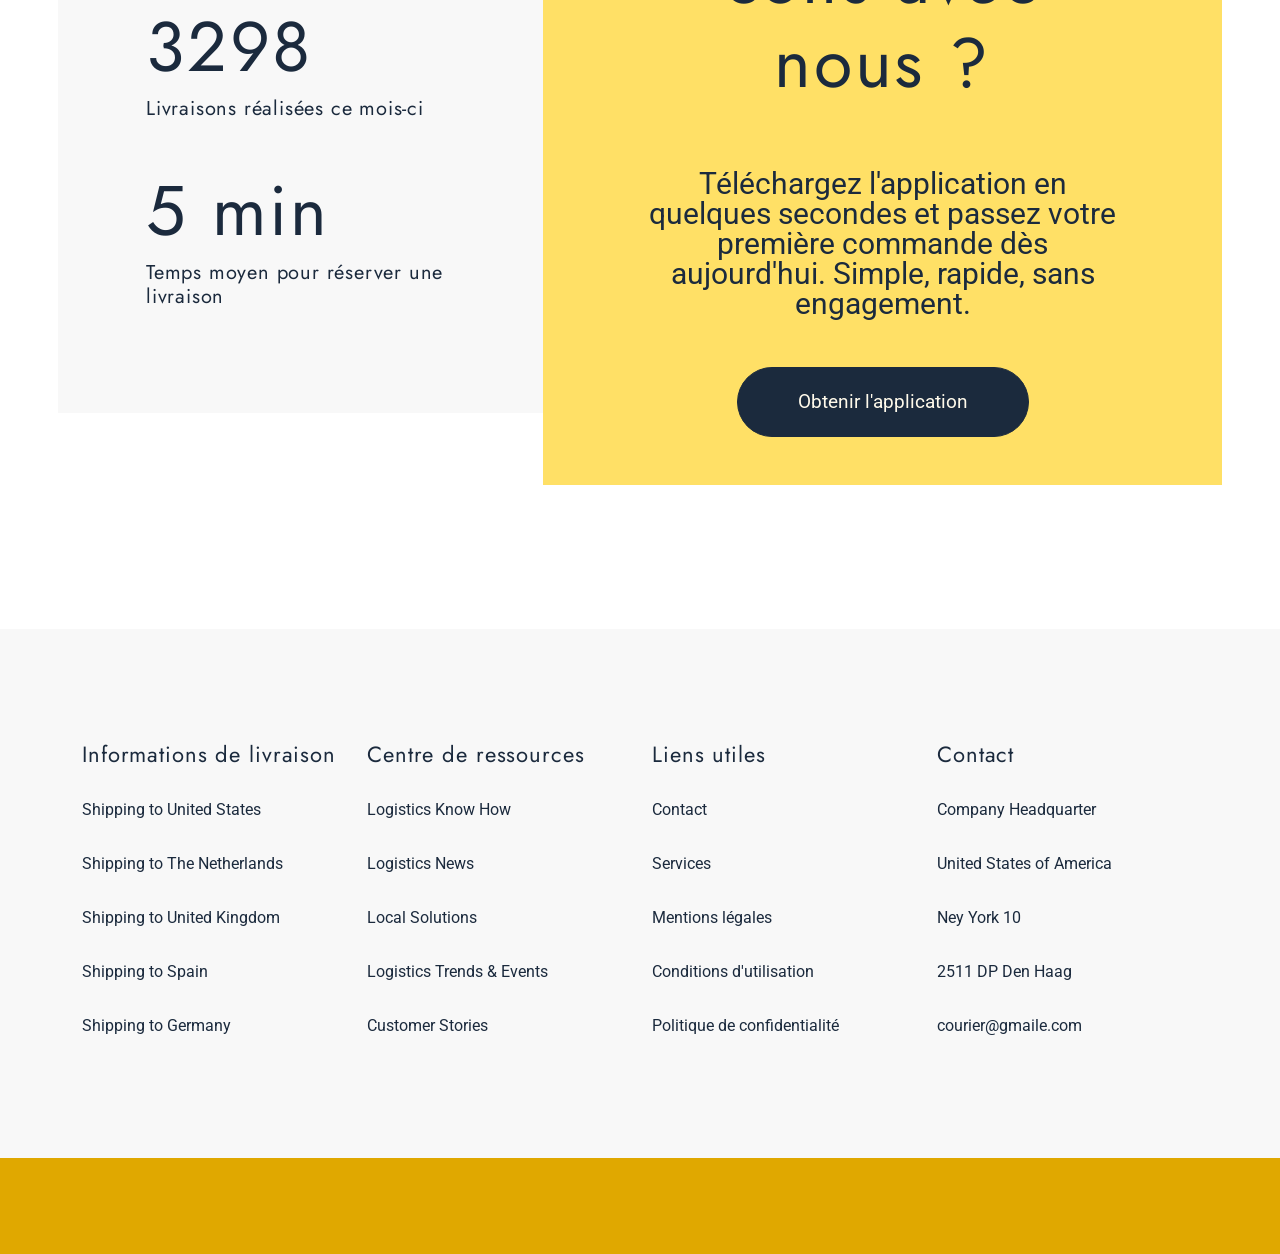
==== commit fe1926c3: "mise a jour" ====
--- a/index.html
+++ b/index.html
@@ -35,7 +35,7 @@
 
         <div class="col-md-3 brand-logo">
           <a href="index.html" class="d-inline-flex link-body-emphasis text-decoration-none">
-            <img src="images/logo.png" alt="Bleoum Service" style="height: 110px; width: auto;">
+            <img src="images/logo.png" alt="Bleoum Service" style="height: 60px; width: auto;">
           </a>
         </div>
 
@@ -274,7 +274,7 @@
       <div class="row row-cols-1 row-cols-md-2 align-items-md-center gx-5 py-5">
         <div class="col-md-7 d-flex flex-column align-items-start">
           <h1 class="">Votre partenaire logistique de confiance</h1>
-          <p class="feature-paragraph my-5">Chez Bleoum Service, nous croyons que chaque colis mérite d'arriver à destination dans 
+          <p class="feature-paragraph my-3">Chez Bléoum Service, nous croyons que chaque colis mérite d'arriver à destination dans 
             les meilleures conditions, dans les délais annoncés. Que vous soyez un particulier, un commerçant en ligne ou une entreprise,
             notre équipe met tout en œuvre pour simplifier vos livraisons du premier au dernier kilomètre.
             Nous combinons rapidité, transparence et un service client à l'écoute pour vous offrir une expérience de livraison sans stress. 
@@ -310,48 +310,48 @@
   </section>
 
   <!-- Services Section Starts -->
-  <div class="row g-4">
-    
-    <div class="col-md-3 d-flex">
-        <div class="service-post p-5 text-center h-100 w-100">
-            <div class="feature-icon mb-3">
-                <img src="images/van.png" class="img-fluid" style="width:70px;" alt="">
-            </div>
-            <h3 class="h5">Transport rapide</h3>
-            <p>Besoin d'un colis livré en urgence ? Nos coursiers assurent un transport rapide et sécurisé, même pour les délais les plus serrés.</p>
-        </div>
+   <div id="services" class="container py-5">
+    <div class="row g-4">    
+      <div class="col-md-3 d-flex">
+          <div class="service-post p-5 text-center h-100 w-100">
+              <div class="feature-icon mb-3">
+                  <img src="images/van.png" class="img-fluid" style="width:70px;" alt="">
+              </div>
+              <h3 class="h5">Transport rapide</h3>
+              <p>Besoin d'un colis livré en urgence ? Nos coursiers assurent un transport rapide et sécurisé, même pour les délais les plus serrés.</p>
+          </div>
+      </div>
+
+      <div class="col-md-3 d-flex">
+          <div class="service-post p-5 text-center h-100 w-100">
+              <div class="feature-icon mb-3">
+                  <img src="images/ship.png" class="img-fluid" style="width:70px;" alt="">
+              </div>
+              <h3 class="h5">Livraison de courses et achats</h3>
+              <p>Gagnez du temps : nous récupérons et livrons vos courses, achats en ligne ou commandes de restaurant directement chez vous ou à votre bureau.</p>
+          </div>
+      </div>
+
+      <div class="col-md-3 d-flex">
+          <div class="service-post p-5 text-center h-100 w-100">
+              <div class="feature-icon mb-3">
+                  <img src="images/headphone.png" class="img-fluid" style="width:70px;" alt="">
+              </div>
+              <h3 class="h5">Services aux entreprises</h3>
+              <p>Vous gérez plusieurs livraisons par semaine ? Bénéficiez de tarifs adaptés et d'un interlocuteur dédié.</p>
+          </div>
+      </div>
+
+        <div class="col-md-3 d-flex">
+          <div class="service-post p-5 text-center h-100 w-100">
+              <div class="feature-icon mb-3">
+                  <img src="images/star.png" class="img-fluid" style="width:70px;" alt="">
+              </div>
+              <h3 class="h5">Suivi en temps réel</h3>
+              <p>Restez informé à chaque étape : vous savez exactement où se trouve votre colis.</p>
+            </div>
     </div>
-
-    <div class="col-md-3 d-flex">
-        <div class="service-post p-5 text-center h-100 w-100">
-            <div class="feature-icon mb-3">
-                <img src="images/ship.png" class="img-fluid" style="width:70px;" alt="">
-            </div>
-            <h3 class="h5">Livraison de courses et achats</h3>
-            <p>Gagnez du temps : nous récupérons et livrons vos courses, achats en ligne ou commandes de restaurant directement chez vous ou à votre bureau.</p>
-        </div>
-    </div>
-
-    <div class="col-md-3 d-flex">
-        <div class="service-post p-5 text-center h-100 w-100">
-            <div class="feature-icon mb-3">
-                <img src="images/headphone.png" class="img-fluid" style="width:70px;" alt="">
-            </div>
-            <h3 class="h5">Services aux entreprises</h3>
-            <p>Vous gérez plusieurs livraisons par semaine ? Bénéficiez de tarifs adaptés et d'un interlocuteur dédié.</p>
-        </div>
-    </div>
-
-    <div class="col-md-3 d-flex">
-        <div class="service-post p-5 text-center h-100 w-100">
-            <div class="feature-icon mb-3">
-                <img src="images/star.png" class="img-fluid" style="width:70px;" alt="">
-            </div>
-            <h3 class="h5">Suivi en temps réel</h3>
-            <p>Restez informé à chaque étape : vous savez exactement où se trouve votre colis.</p>
-        </div>
-    </div>
-
+  </div>
 </div>
 
   <!-- Articles Section Starts -->
--- a/css/style.css
+++ b/css/style.css
@@ -269,8 +269,8 @@
 /* feature section  */
 
 .feature-paragraph {
-  font-size: 26px;
-  line-height: 60px;
+  font-size: 20px;
+  line-height: 36px;
 }
 
 .feature-post {
